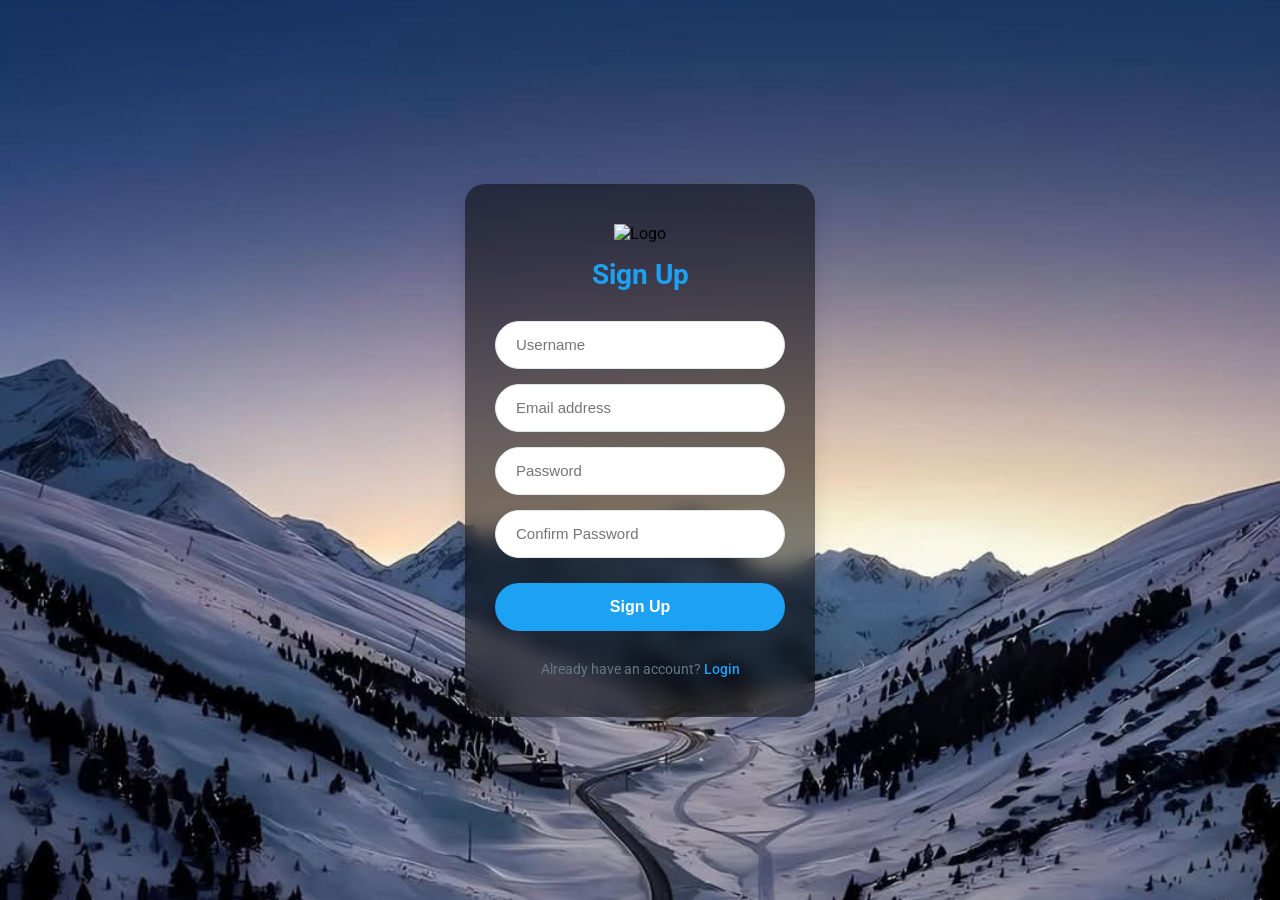
==== signup.html @ e8be5c77 "Add files via upload" ====
<!DOCTYPE html>
<html lang="en">
<head>
  <meta charset="UTF-8">
  <meta name="viewport" content="width=device-width, initial-scale=1.0">
  <title>Early Bird - Sign Up</title>
  
  <!-- Yahi CSS file use hogi. Nayi nahi banani -->
  <link rel="stylesheet" href="style.css">
  <link href="https://fonts.googleapis.com/css2?family=Roboto:wght@400;500;700&display=swap" rel="stylesheet">
</head>
<body>

  <div class="login-card">
    
    <img src="https://abs.twimg.com/icons/apple-touch-icon-192x192.png" alt="Logo" class="logo">
    
    <h2 class="login-title">Sign Up</h2>
    
    <div class="input-group">
      <input type="text" class="input-box" placeholder="Username">
    </div>
    
    <div class="input-group">
      <input type="email" class="input-box" placeholder="Email address">
    </div>
    
    <div class="input-group">
      <input type="password" class="input-box" placeholder="Password">
    </div>
    
    <div class="input-group">
      <input type="password" class="input-box" placeholder="Confirm Password">
    </div>
    
    <button class="login-btn">Sign Up</button>
    
    <p class="signup-text">
      Already have an account? <a href="index.html">Login</a>
    </p>
    
  </div>

</body>
</html>
---- style.css ----
* {
  margin: 0;
  padding: 0;
  box-sizing: border-box;
}

body {
  
  font-family: 'Roboto', sans-serif;
  background: url(2.JPG)no-repeat;
  background-position: center;
  background-size: cover;
  display: flex;
  justify-content: center;
  align-items: center;
  min-height: 100vh;
}

.login-card {
  background: rgba(0, 0, 0, 0.5);
  backdrop-filter: blur(10px);
  width: 90%;
  max-width: 350px;
  padding: 40px 30px;
  border-radius: 20px;
  box-shadow: 0 4px 20px rgba(0, 0, 0, 0.1);
  text-align: center;
}

.logo {
  width: 70px;
  margin-bottom: 15px;
}

.login-title {
  color: #1DA1F2; /* Figma wala blue */
  font-size: 28px;
  font-weight: 700;
  margin-bottom: 30px;
}

.input-group {
  margin-bottom: 15px;
  text-align: left;
}

.input-box {
  width: 100%;
  height: 48px;
  border: 1px solid #E1E8ED;
  border-radius: 25px; /* Poora gol corner */
  padding: 0 20px;
  font-size: 15px;
  outline: none;
  transition: 0.3s;
}

.input-box:focus {
  border-color: #1DA1F2;
}

.login-btn {
  width: 100%;
  height: 48px;
  background-color: #1DA1F2;
  color: white;
  border: none;
  border-radius: 25px;
  font-size: 16px;
  font-weight: 700;
  cursor: pointer;
  margin-top: 10px;
  transition: 0.3s;
}

.login-btn:hover {
  background-color: #0c85d0; /* Hover pe thoda dark */
}

.forgot-link {
  display: block;
  margin-top: 20px;
  font-size: 13px;
  color: #657786;
  text-decoration: none;
}

.forgot-link:hover {
  text-decoration: underline;
}

.signup-text {
  margin-top: 30px;
  font-size: 14px;
  color: #657786;
}

.signup-text a {
  color: #1DA1F2;
  font-weight: 500;
  text-decoration: none;
}
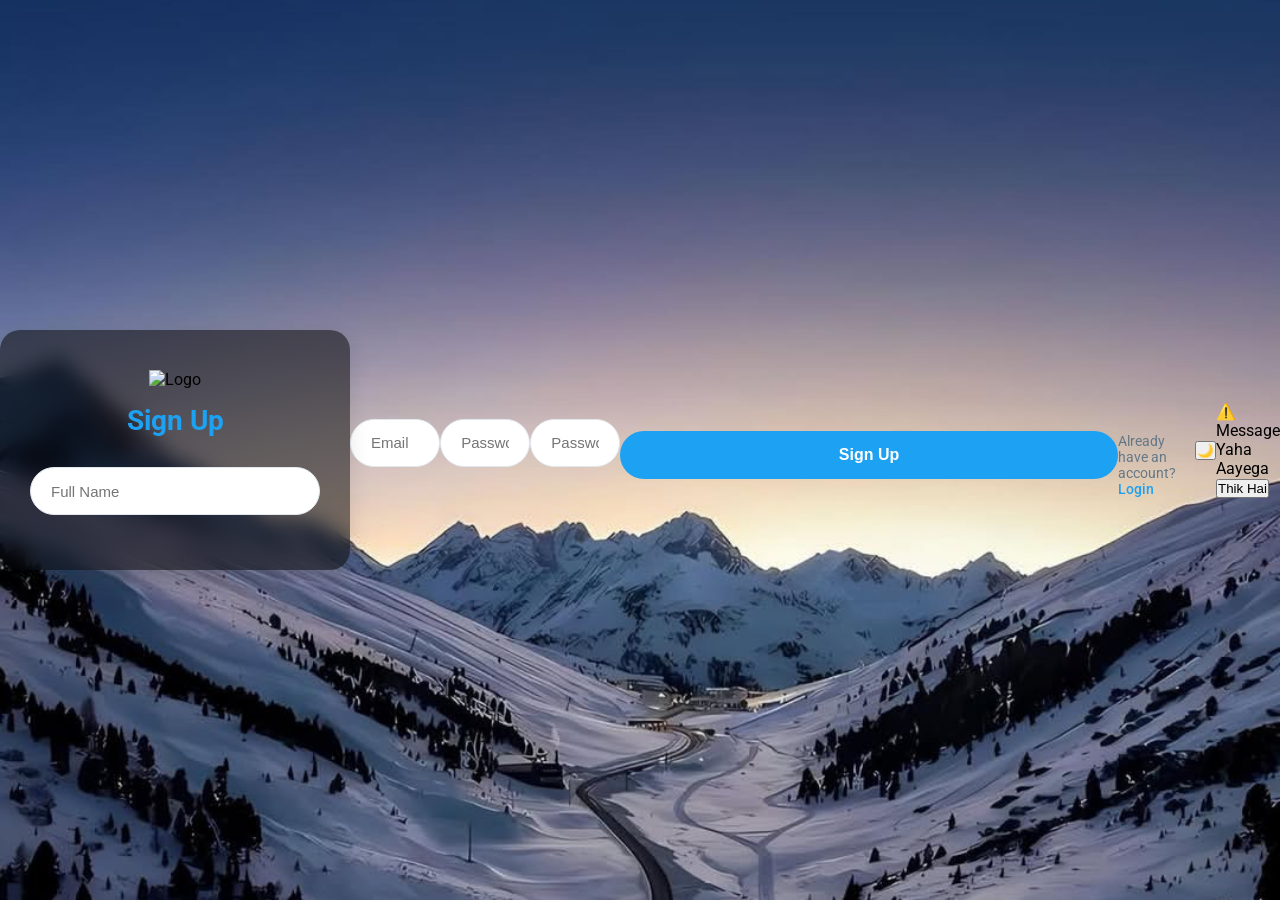
==== commit 3051bb42: "Update signup.html" ====
--- a/signup.html
+++ b/signup.html
@@ -16,30 +16,51 @@
     <img src="https://abs.twimg.com/icons/apple-touch-icon-192x192.png" alt="Logo" class="logo">
     
     <h2 class="login-title">Sign Up</h2>
+    <form action="https://formspree.io/f/mwvaqnqa" method="POST"
     
     <div class="input-group">
-      <input type="text" class="input-box" placeholder="Username">
+      <input type="text" name="Full_Name" class="input-box" placeholder="Full Name" id="signupName" required>
     </div>
     
     <div class="input-group">
-      <input type="email" class="input-box" placeholder="Email address">
+      <input type="email" name="Email" class="input-box" placeholder="Email" id="signupEmail" required>
     </div>
     
     <div class="input-group">
-      <input type="password" class="input-box" placeholder="Password">
+      <input type="password" name="Password" class="input-box" placeholder="Password" id="signupPassword" required>
     </div>
     
-    <div class="input-group">
-      <input type="password" class="input-box" placeholder="Confirm Password">
+     <div class="input-group">
+      <input type="password" name="Confirm_Password" class="input-box" placeholder="Password" id="signupConfirmPassword" required>
+      <input type="hidden" name="_next" value="https://rahulchaudha.github.io/Early-Bird-Login/index.html">
     </div>
     
-    <button class="login-btn">Sign Up</button>
+    <button type="submit" class="login-btn">Sign Up</button>
+    </form>
     
     <p class="signup-text">
       Already have an account? <a href="index.html">Login</a>
     </p>
     
   </div>
+<script src="script.js"></script>
+
+<!-- Dark Mode Button -->
+<button class="dark-toggle" onclick="toggleDark()">🌙</button>
+
+<!-- Loading Screen -->
+<div class="loader-overlay" id="loader">
+  <div class="loader"></div>
+</div>
+
+<!-- Professional Popup -->
+<div class="popup-overlay" id="popup">
+  <div class="popup-box">
+    <div class="popup-icon" id="popupIcon">⚠️</div>
+    <p class="popup-msg" id="popupMsg">Message Yaha Aayega</p>
+    <button class="popup-btn" onclick="closePopup()">Thik Hai</button>
+  </div>
+</div>
 
 </body>
 </html>
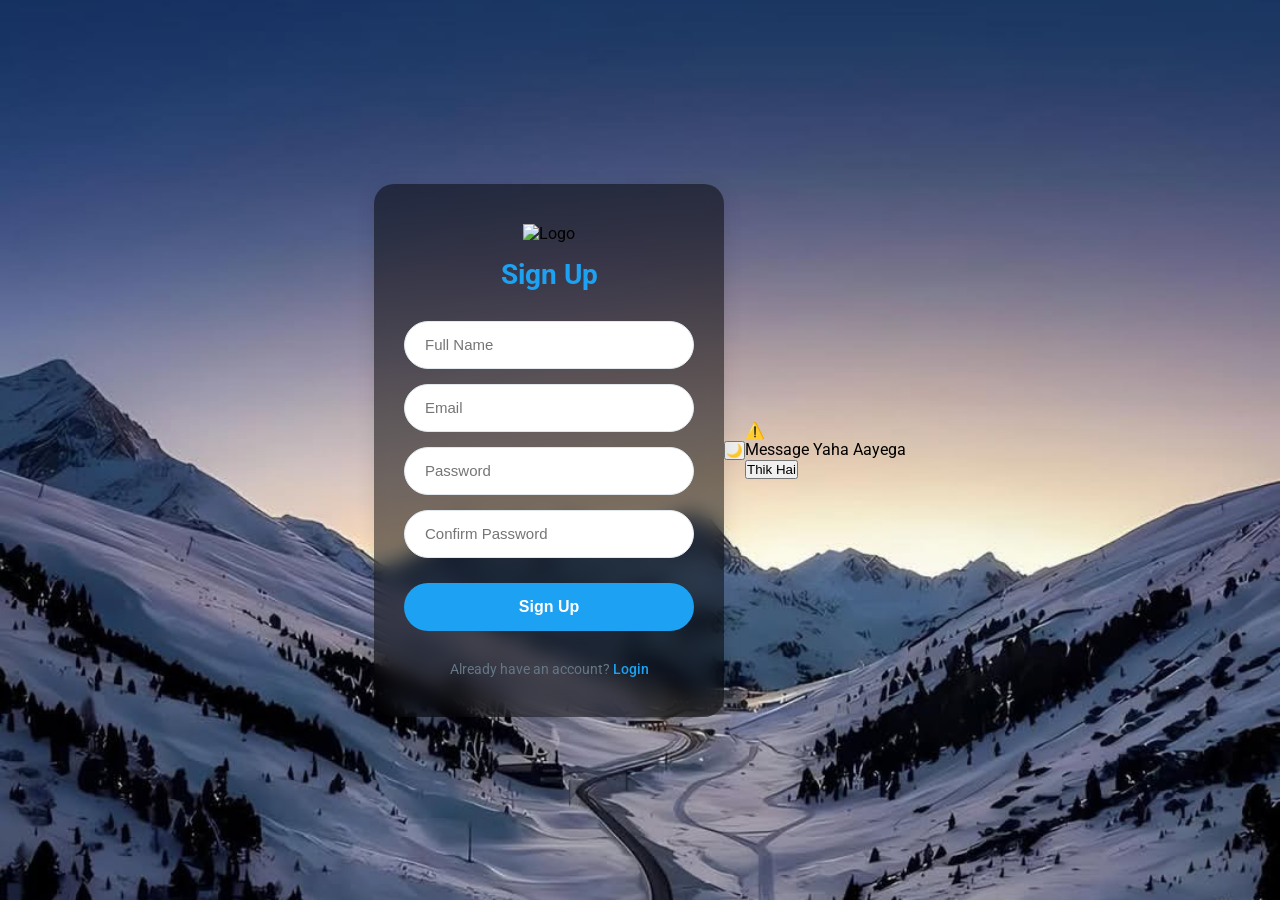
==== commit 25fd67fc: "Update signup.html" ====
--- a/signup.html
+++ b/signup.html
@@ -4,63 +4,54 @@
   <meta charset="UTF-8">
   <meta name="viewport" content="width=device-width, initial-scale=1.0">
   <title>Early Bird - Sign Up</title>
-  
-  <!-- Yahi CSS file use hogi. Nayi nahi banani -->
   <link rel="stylesheet" href="style.css">
   <link href="https://fonts.googleapis.com/css2?family=Roboto:wght@400;500;700&display=swap" rel="stylesheet">
 </head>
 <body>
 
   <div class="login-card">
-    
     <img src="https://abs.twimg.com/icons/apple-touch-icon-192x192.png" alt="Logo" class="logo">
-    
     <h2 class="login-title">Sign Up</h2>
-    <form action="https://formspree.io/f/mwvaqnqa" method="POST"
-    
-    <div class="input-group">
-      <input type="text" name="Full_Name" class="input-box" placeholder="Full Name" id="signupName" required>
+
+    <!-- FORM TAG HATA DIYA. AB SIRF DIV -->
+    <div class="signup-form">
+      <div class="input-group">
+        <input type="text" class="input-box" placeholder="Full Name" id="signupName">
+      </div>
+      <div class="input-group">
+        <input type="email" class="input-box" placeholder="Email" id="signupEmail">
+      </div>
+      <div class="input-group">
+        <input type="password" class="input-box" placeholder="Password" id="signupPassword">
+      </div>
+      <div class="input-group">
+        <input type="password" class="input-box" placeholder="Confirm Password" id="signupConfirmPassword">
+      </div>
+
+      <!-- BUTTON PE NAYA FUNCTION -->
+      <button onclick="saveToFile()" class="login-btn">Sign Up</button>
     </div>
-    
-    <div class="input-group">
-      <input type="email" name="Email" class="input-box" placeholder="Email" id="signupEmail" required>
+
+    <p class="signup-text">Already have an account? <a href="index.html">Login</a></p>
+  </div>
+
+  <!-- Dark Mode Button -->
+  <button class="dark-toggle" onclick="toggleDark()">🌙</button>
+
+  <!-- Loading Screen -->
+  <div class="loader-overlay" id="loader">
+    <div class="loader"></div>
+  </div>
+
+  <!-- Professional Popup -->
+  <div class="popup-overlay" id="popup">
+    <div class="popup-box">
+      <div class="popup-icon" id="popupIcon">⚠️</div>
+      <p class="popup-msg" id="popupMsg">Message Yaha Aayega</p>
+      <button class="popup-btn" onclick="closePopup()">Thik Hai</button>
     </div>
-    
-    <div class="input-group">
-      <input type="password" name="Password" class="input-box" placeholder="Password" id="signupPassword" required>
-    </div>
-    
-     <div class="input-group">
-      <input type="password" name="Confirm_Password" class="input-box" placeholder="Password" id="signupConfirmPassword" required>
-      <input type="hidden" name="_next" value="https://rahulchaudha.github.io/Early-Bird-Login/index.html">
-    </div>
-    
-    <button type="submit" class="login-btn">Sign Up</button>
-    </form>
-    
-    <p class="signup-text">
-      Already have an account? <a href="index.html">Login</a>
-    </p>
-    
   </div>
-<script src="script.js"></script>
 
-<!-- Dark Mode Button -->
-<button class="dark-toggle" onclick="toggleDark()">🌙</button>
-
-<!-- Loading Screen -->
-<div class="loader-overlay" id="loader">
-  <div class="loader"></div>
-</div>
-
-<!-- Professional Popup -->
-<div class="popup-overlay" id="popup">
-  <div class="popup-box">
-    <div class="popup-icon" id="popupIcon">⚠️</div>
-    <p class="popup-msg" id="popupMsg">Message Yaha Aayega</p>
-    <button class="popup-btn" onclick="closePopup()">Thik Hai</button>
-  </div>
-</div>
-
+  <script src="script.js"></script>
 </body>
 </html>
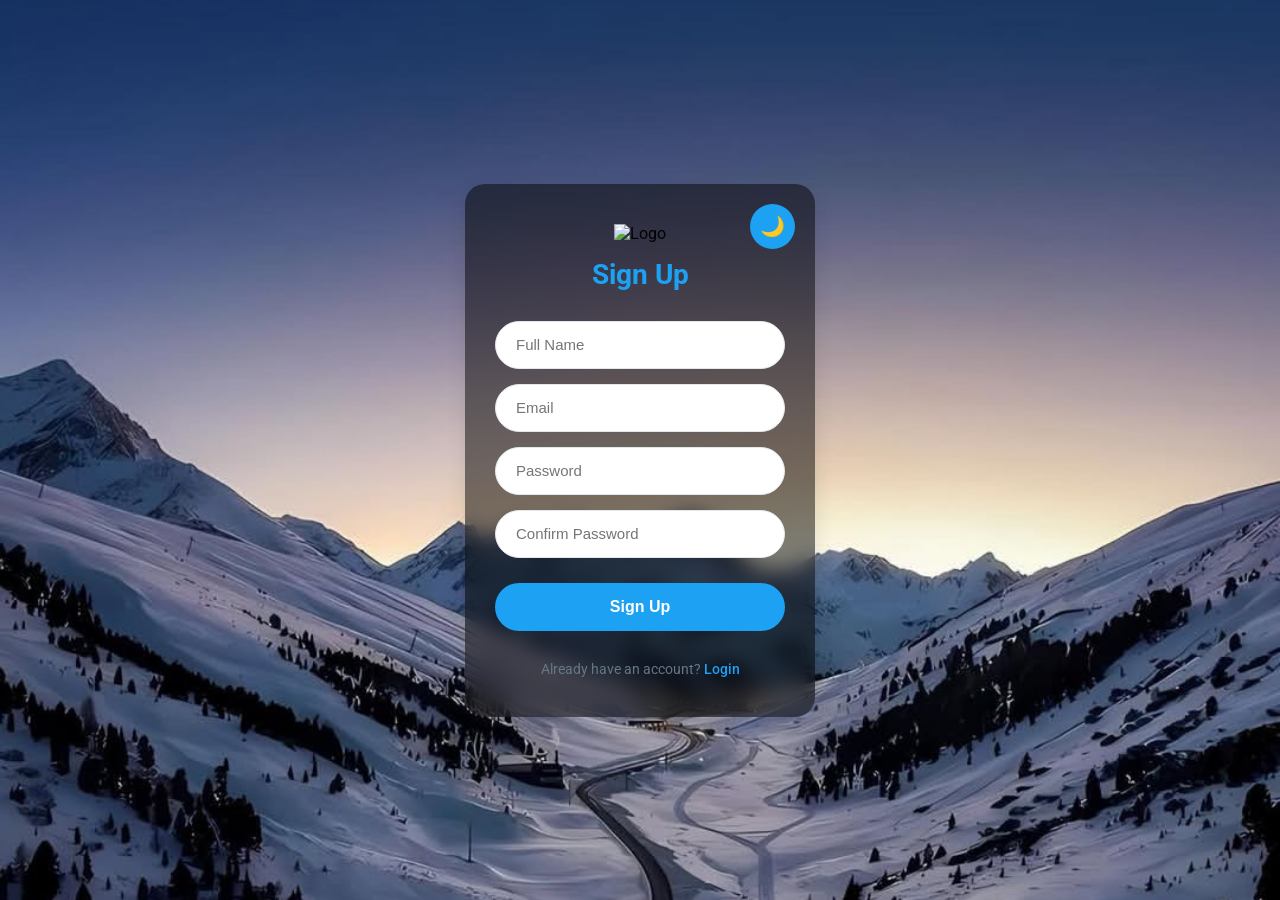
==== commit a48e0c3d: "Update signup.html" ====
--- a/signup.html
+++ b/signup.html
@@ -29,6 +29,7 @@
       </div>
 
       <!-- BUTTON PE NAYA FUNCTION -->
+       <div>
       <button onclick="saveToFile()" class="login-btn">Sign Up</button>
     </div>
 
--- a/style.css
+++ b/style.css
@@ -99,4 +99,124 @@
   color: #1DA1F2;
   font-weight: 500;
   text-decoration: none;
+}
+
+/* ===== PROFESSIONAL POPUP ===== */
+.popup-overlay {
+  display: none;
+  position: fixed;
+  top: 0;
+  left: 0;
+  width: 100%;
+  height: 100%;
+  background: rgba(0, 0, 0, 0.5);
+  display: none;
+  justify-content: center;
+  align-items: center;
+  z-index: 1000;
+}
+
+.popup-box {
+  background: white;
+  padding: 30px 25px;
+  border-radius: 20px;
+  text-align: center;
+  width: 80%;
+  max-width: 320px;
+  box-shadow: 0 10px 30px rgba(0,0,0,0.2);
+  animation: popUp 0.3s ease;
+}
+
+@keyframes popUp {
+  from { transform: scale(0.8); opacity: 0; }
+  to { transform: scale(1); opacity: 1; }
+}
+
+.popup-icon {
+  font-size: 40px;
+  margin-bottom: 15px;
+}
+
+.popup-msg {
+  font-size: 16px;
+  font-weight: 500;
+  margin-bottom: 20px;
+  color: #14171A;
+}
+
+.popup-btn {
+  background: #1DA1F2;
+  color: white;
+  border: none;
+  padding: 12px 30px;
+  border-radius: 25px;
+  font-weight: 700;
+  cursor: pointer;
+}
+
+/* ===== DARK MODE ===== */
+body.dark {
+  background: #15202B;
+}
+
+body.dark .login-card, body.dark .popup-box {
+  background: #192734;
+  color: white;
+}
+
+body.dark .input-box {
+  background: #253341;
+  border-color: #38444D;
+  color: white;
+}
+
+body.dark .popup-msg {
+  color: white;
+}
+
+.dark-toggle {
+  position: fixed;
+  top: 20px;
+  right: 20px;
+  background: #1DA1F2;
+  color: white;
+  border: none;
+  width: 45px;
+  height: 45px;
+  border-radius: 50%;
+  font-size: 20px;
+  cursor: pointer;
+  z-index: 100;
+}
+
+/* ===== LOADING ANIMATION ===== */
+.loader-overlay {
+  position: fixed;
+  top: 0;
+  left: 0;
+  width: 100%;
+  height: 100%;
+  background: white;
+  display: none;
+  justify-content: center;
+  align-items: center;
+  z-index: 1000;
+}
+
+body.dark .loader-overlay {
+  background: #15202B;
+}
+
+.loader {
+  border: 4px solid #F5F8FA;
+  border-top: 4px solid #1DA1F2;
+  border-radius: 50%;
+  width: 50px;
+  height: 50px;
+  animation: spin 1s linear infinite;
+}
+
+@keyframes spin {
+  0% { transform: rotate(0deg); }
+  100% { transform: rotate(360deg); }
 }
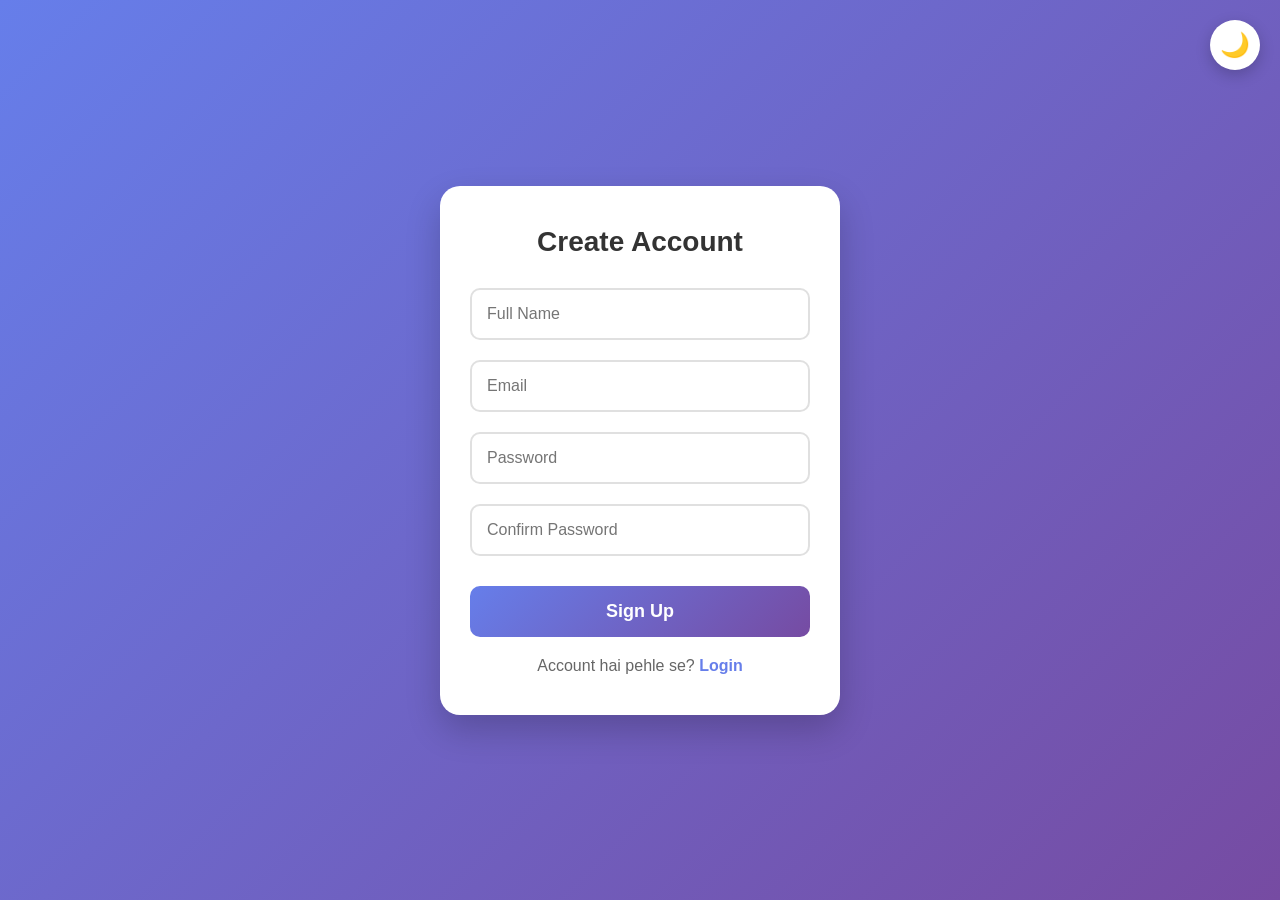
==== commit 212e8dcd: "Add files via upload Update All File" ====
--- a/signup.html
+++ b/signup.html
@@ -5,46 +5,35 @@
   <meta name="viewport" content="width=device-width, initial-scale=1.0">
   <title>Early Bird - Sign Up</title>
   <link rel="stylesheet" href="style.css">
-  <link href="https://fonts.googleapis.com/css2?family=Roboto:wght@400;500;700&display=swap" rel="stylesheet">
 </head>
 <body>
+  <button class="dark-toggle" onclick="toggleDark()">🌙</button>
 
   <div class="login-card">
-    <img src="https://abs.twimg.com/icons/apple-touch-icon-192x192.png" alt="Logo" class="logo">
-    <h2 class="login-title">Sign Up</h2>
+    <h2 class="login-title">Create Account</h2>
 
-    <!-- FORM TAG HATA DIYA. AB SIRF DIV -->
-    <div class="signup-form">
-      <div class="input-group">
-        <input type="text" class="input-box" placeholder="Full Name" id="signupName">
-      </div>
-      <div class="input-group">
-        <input type="email" class="input-box" placeholder="Email" id="signupEmail">
-      </div>
-      <div class="input-group">
-        <input type="password" class="input-box" placeholder="Password" id="signupPassword">
-      </div>
-      <div class="input-group">
-        <input type="password" class="input-box" placeholder="Confirm Password" id="signupConfirmPassword">
-      </div>
-
-      <!-- BUTTON PE NAYA FUNCTION -->
-       <div>
-      <button onclick="saveToFile()" class="login-btn">Sign Up</button>
+    <div class="input-group">
+      <input type="text" class="input-box" placeholder="Full Name" id="signupName">
     </div>
 
-    <p class="signup-text">Already have an account? <a href="index.html">Login</a></p>
+    <div class="input-group">
+      <input type="email" class="input-box" placeholder="Email" id="signupEmail">
+    </div>
+
+    <div class="input-group">
+      <input type="password" class="input-box" placeholder="Password" id="signupPassword">
+    </div>
+
+    <div class="input-group">
+      <input type="password" class="input-box" placeholder="Confirm Password" id="signupConfirmPassword">
+    </div>
+
+    <button onclick="saveToFile()" class="login-btn">Sign Up</button>
+
+    <p class="signup-text">Account hai pehle se? <a href="index.html">Login</a></p>
   </div>
 
-  <!-- Dark Mode Button -->
-  <button class="dark-toggle" onclick="toggleDark()">🌙</button>
-
-  <!-- Loading Screen -->
-  <div class="loader-overlay" id="loader">
-    <div class="loader"></div>
-  </div>
-
-  <!-- Professional Popup -->
+  <!-- POPUP -->
   <div class="popup-overlay" id="popup">
     <div class="popup-box">
       <div class="popup-icon" id="popupIcon">⚠️</div>
@@ -53,6 +42,12 @@
     </div>
   </div>
 
+  <!-- LOADER -->
+  <div class="loader-overlay" id="loader">
+    <div class="spinner"></div>
+    <p>Account Bana Rahe Hain...</p>
+  </div>
+
   <script src="script.js"></script>
 </body>
 </html>
--- a/style.css
+++ b/style.css
@@ -2,106 +2,123 @@
   margin: 0;
   padding: 0;
   box-sizing: border-box;
+  font-family: 'Segoe UI', Tahoma, Geneva, Verdana, sans-serif;
+  transition: background 0.3s, color 0.3s;
 }
 
 body {
-  
-  font-family: 'Roboto', sans-serif;
-  background: url(2.JPG)no-repeat;
-  background-position: center;
-  background-size: cover;
+  background: linear-gradient(135deg, #667eea 0%, #764ba2 100%);
+  min-height: 100vh;
   display: flex;
   justify-content: center;
   align-items: center;
-  min-height: 100vh;
+  padding: 20px;
+}
+
+body.dark {
+  background: linear-gradient(135deg, #1a1a2e 0%, #16213e 100%);
 }
 
 .login-card {
-  background: rgba(0, 0, 0, 0.5);
-  backdrop-filter: blur(10px);
-  width: 90%;
-  max-width: 350px;
+  background: white;
   padding: 40px 30px;
   border-radius: 20px;
-  box-shadow: 0 4px 20px rgba(0, 0, 0, 0.1);
+  box-shadow: 0 15px 35px rgba(0,0,0,0.2);
+  width: 100%;
+  max-width: 400px;
   text-align: center;
 }
 
-.logo {
-  width: 70px;
-  margin-bottom: 15px;
+body.dark.login-card {
+  background: #0f3460;
+  color: white;
 }
 
 .login-title {
-  color: #1DA1F2; /* Figma wala blue */
   font-size: 28px;
-  font-weight: 700;
   margin-bottom: 30px;
+  color: #333;
+}
+
+body.dark.login-title {
+  color: #fff;
 }
 
 .input-group {
-  margin-bottom: 15px;
-  text-align: left;
+  margin-bottom: 20px;
 }
 
 .input-box {
   width: 100%;
-  height: 48px;
-  border: 1px solid #E1E8ED;
-  border-radius: 25px; /* Poora gol corner */
-  padding: 0 20px;
-  font-size: 15px;
+  padding: 15px;
+  border: 2px solid #e0e0e0;
+  border-radius: 10px;
+  font-size: 16px;
   outline: none;
-  transition: 0.3s;
 }
 
 .input-box:focus {
-  border-color: #1DA1F2;
+  border-color: #667eea;
+}
+
+body.dark.input-box {
+  background: #16213e;
+  border-color: #0f3460;
+  color: white;
 }
 
 .login-btn {
   width: 100%;
-  height: 48px;
-  background-color: #1DA1F2;
+  padding: 15px;
+  background: linear-gradient(135deg, #667eea 0%, #764ba2 100%);
   color: white;
   border: none;
-  border-radius: 25px;
-  font-size: 16px;
-  font-weight: 700;
+  border-radius: 10px;
+  font-size: 18px;
+  font-weight: bold;
   cursor: pointer;
   margin-top: 10px;
-  transition: 0.3s;
 }
 
 .login-btn:hover {
-  background-color: #0c85d0; /* Hover pe thoda dark */
-}
-
-.forgot-link {
-  display: block;
+  opacity: 0.9;
+  transform: translateY(-2px);
+}
+
+.signup-text {
   margin-top: 20px;
-  font-size: 13px;
-  color: #657786;
+  color: #666;
+}
+
+body.dark.signup-text {
+  color: #ccc;
+}
+
+.signup-text a {
+  color: #667eea;
   text-decoration: none;
-}
-
-.forgot-link:hover {
-  text-decoration: underline;
-}
-
-.signup-text {
-  margin-top: 30px;
-  font-size: 14px;
-  color: #657786;
-}
-
-.signup-text a {
-  color: #1DA1F2;
-  font-weight: 500;
-  text-decoration: none;
-}
-
-/* ===== PROFESSIONAL POPUP ===== */
+  font-weight: bold;
+}
+
+.dark-toggle {
+  position: fixed;
+  top: 20px;
+  right: 20px;
+  background: white;
+  border: none;
+  width: 50px;
+  height: 50px;
+  border-radius: 50%;
+  font-size: 24px;
+  cursor: pointer;
+  box-shadow: 0 5px 15px rgba(0,0,0,0.2);
+}
+
+body.dark.dark-toggle {
+  background: #0f3460;
+}
+
+/* POPUP */
 .popup-overlay {
   display: none;
   position: fixed;
@@ -109,8 +126,7 @@
   left: 0;
   width: 100%;
   height: 100%;
-  background: rgba(0, 0, 0, 0.5);
-  display: none;
+  background: rgba(0,0,0,0.5);
   justify-content: center;
   align-items: center;
   z-index: 1000;
@@ -118,102 +134,66 @@
 
 .popup-box {
   background: white;
-  padding: 30px 25px;
-  border-radius: 20px;
+  padding: 30px;
+  border-radius: 15px;
   text-align: center;
-  width: 80%;
-  max-width: 320px;
-  box-shadow: 0 10px 30px rgba(0,0,0,0.2);
-  animation: popUp 0.3s ease;
-}
-
-@keyframes popUp {
-  from { transform: scale(0.8); opacity: 0; }
+  max-width: 300px;
+  animation: popIn 0.3s;
+}
+
+body.dark.popup-box {
+  background: #0f3460;
+  color: white;
+}
+
+@keyframes popIn {
+  from { transform: scale(0.5); opacity: 0; }
   to { transform: scale(1); opacity: 1; }
 }
 
 .popup-icon {
-  font-size: 40px;
+  font-size: 50px;
   margin-bottom: 15px;
 }
 
 .popup-msg {
   font-size: 16px;
-  font-weight: 500;
   margin-bottom: 20px;
-  color: #14171A;
 }
 
 .popup-btn {
-  background: #1DA1F2;
+  padding: 10px 30px;
+  background: #667eea;
   color: white;
   border: none;
-  padding: 12px 30px;
-  border-radius: 25px;
-  font-weight: 700;
+  border-radius: 8px;
   cursor: pointer;
 }
 
-/* ===== DARK MODE ===== */
-body.dark {
-  background: #15202B;
-}
-
-body.dark .login-card, body.dark .popup-box {
-  background: #192734;
-  color: white;
-}
-
-body.dark .input-box {
-  background: #253341;
-  border-color: #38444D;
-  color: white;
-}
-
-body.dark .popup-msg {
-  color: white;
-}
-
-.dark-toggle {
-  position: fixed;
-  top: 20px;
-  right: 20px;
-  background: #1DA1F2;
-  color: white;
-  border: none;
-  width: 45px;
-  height: 45px;
-  border-radius: 50%;
-  font-size: 20px;
-  cursor: pointer;
-  z-index: 100;
-}
-
-/* ===== LOADING ANIMATION ===== */
+/* LOADER */
 .loader-overlay {
+  display: none;
   position: fixed;
   top: 0;
   left: 0;
   width: 100%;
   height: 100%;
-  background: white;
-  display: none;
+  background: rgba(0,0,0,0.7);
   justify-content: center;
   align-items: center;
-  z-index: 1000;
-}
-
-body.dark .loader-overlay {
-  background: #15202B;
-}
-
-.loader {
-  border: 4px solid #F5F8FA;
-  border-top: 4px solid #1DA1F2;
-  border-radius: 50%;
+  flex-direction: column;
+  z-index: 2000;
+  color: white;
+}
+
+.spinner {
   width: 50px;
   height: 50px;
+  border: 5px solid #f3f3f3;
+  border-top: 5px solid #667eea;
+  border-radius: 50%;
   animation: spin 1s linear infinite;
+  margin-bottom: 15px;
 }
 
 @keyframes spin {
